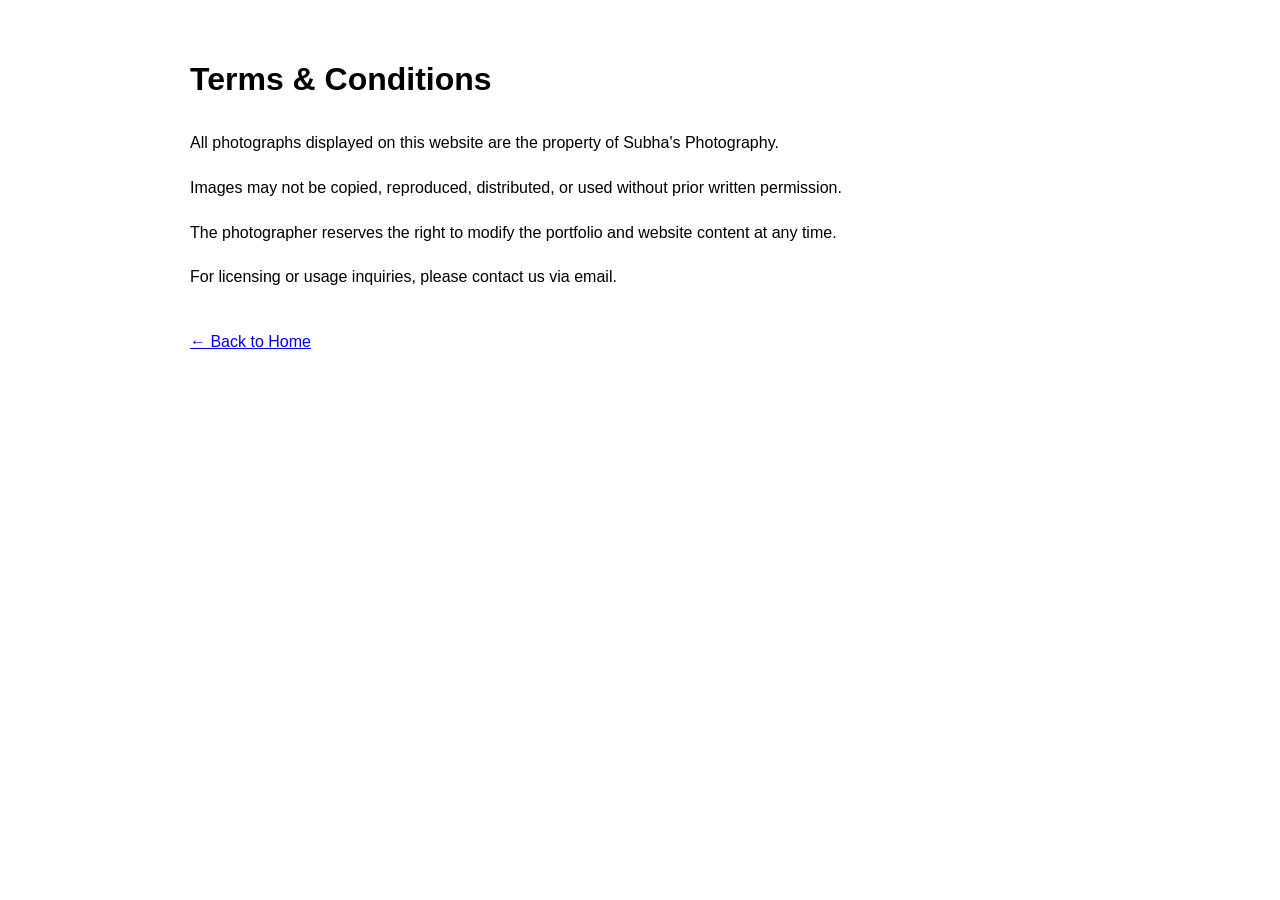
==== terms.html @ d91ea0b5 "new" ====
<!DOCTYPE html>
<html lang="en">
<head>
<meta charset="UTF-8">
<meta name="viewport" content="width=device-width, initial-scale=1.0">
<title>Terms & Conditions</title>

<style>

body{
    font-family:Arial,sans-serif;
    max-width:900px;
    margin:auto;
    padding:30px;
    line-height:1.8;
}

h1{
    margin-bottom:20px;
}

a{
    display:inline-block;
    margin-top:20px;
}

</style>

</head>
<body>

<h1>Terms & Conditions</h1>

<p>
All photographs displayed on this website are the property of
Subha's Photography.
</p>

<p>
Images may not be copied, reproduced, distributed, or used
without prior written permission.
</p>

<p>
The photographer reserves the right to modify the portfolio
and website content at any time.
</p>

<p>
For licensing or usage inquiries, please contact us via email.
</p>

<a href="index.html">← Back to Home</a>

</body>
</html>
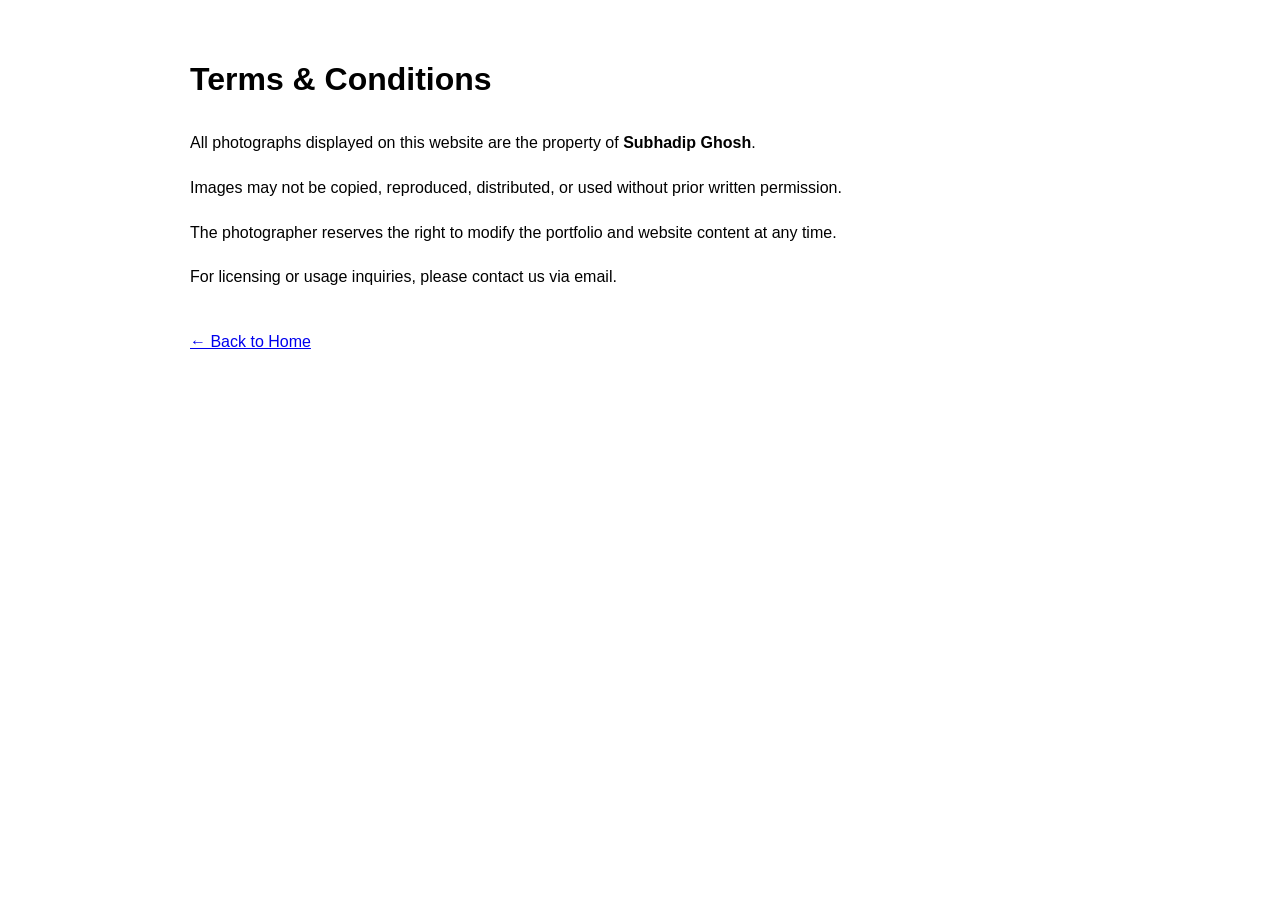
==== commit fbff9421: "Update terms.html" ====
--- a/terms.html
+++ b/terms.html
@@ -33,7 +33,7 @@
 
 <p>
 All photographs displayed on this website are the property of
-Subha's Photography.
+<b>Subhadip Ghosh</b>.
 </p>
 
 <p>
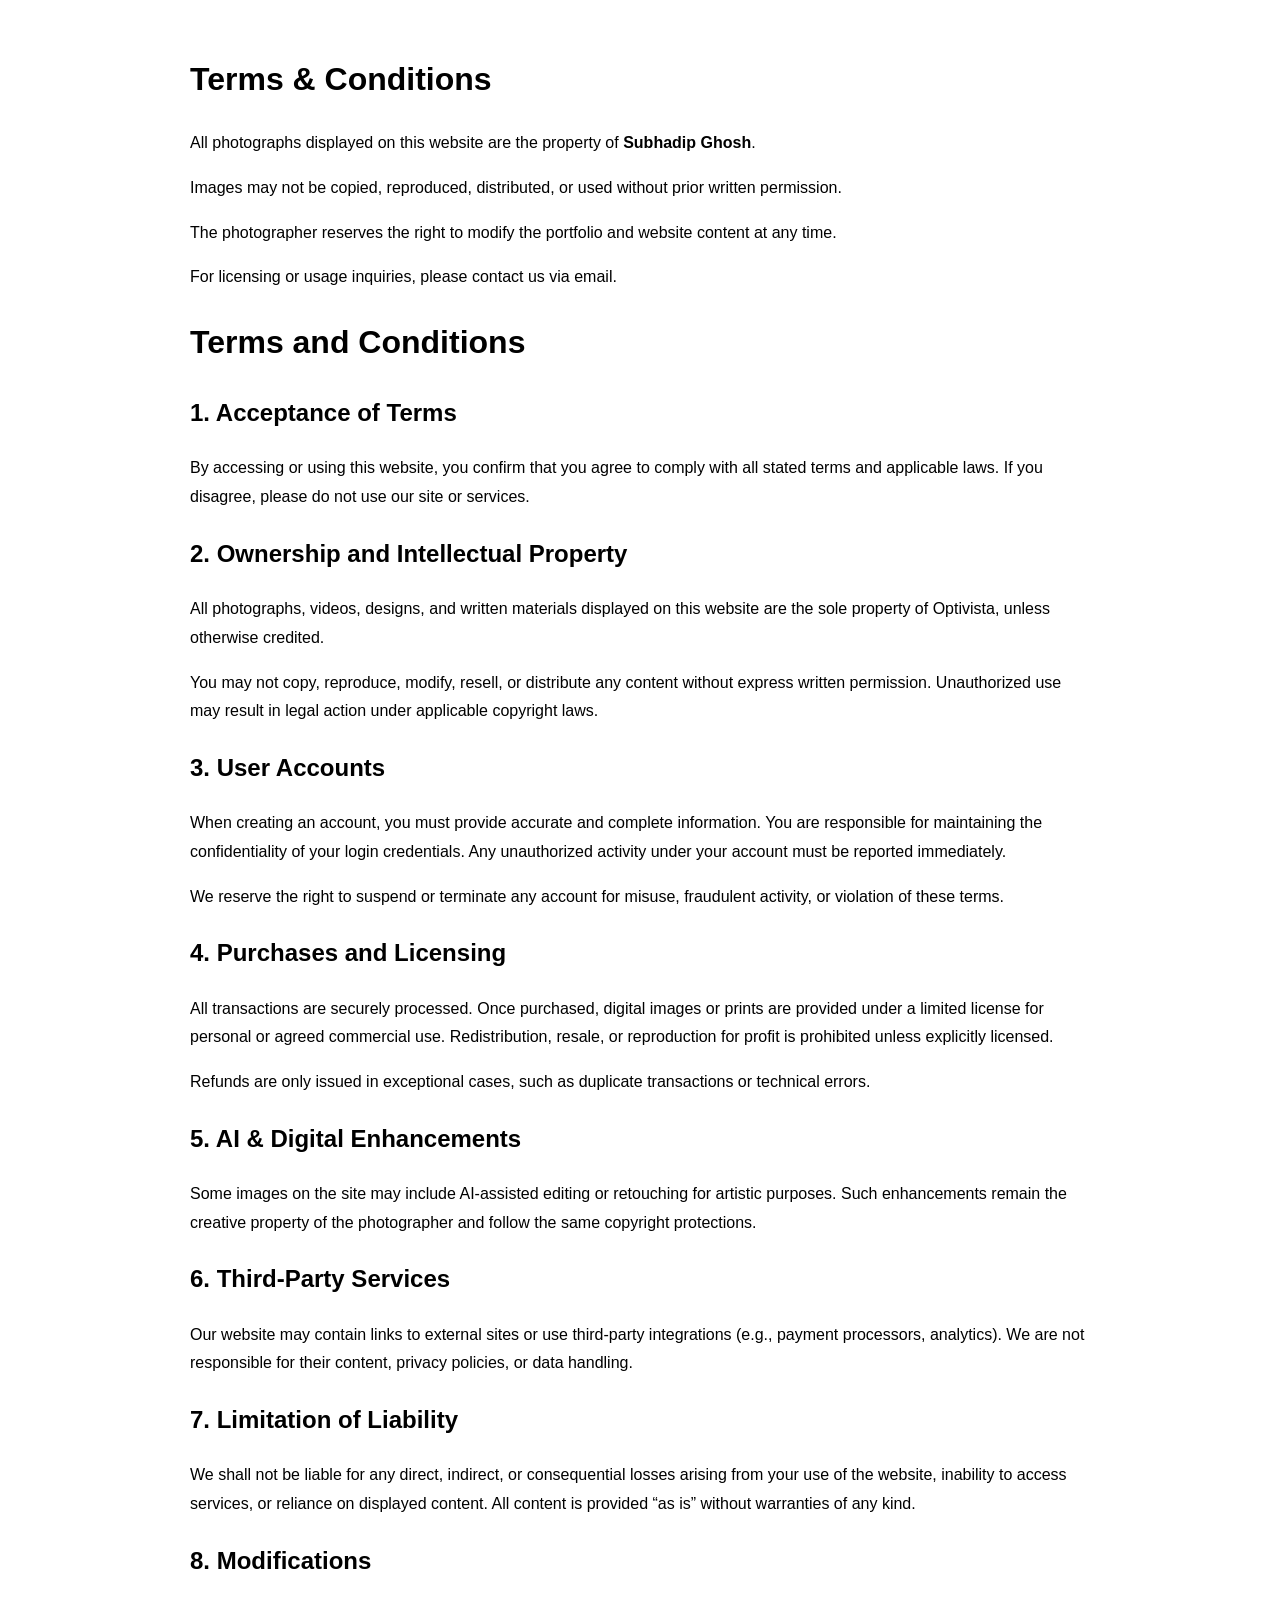
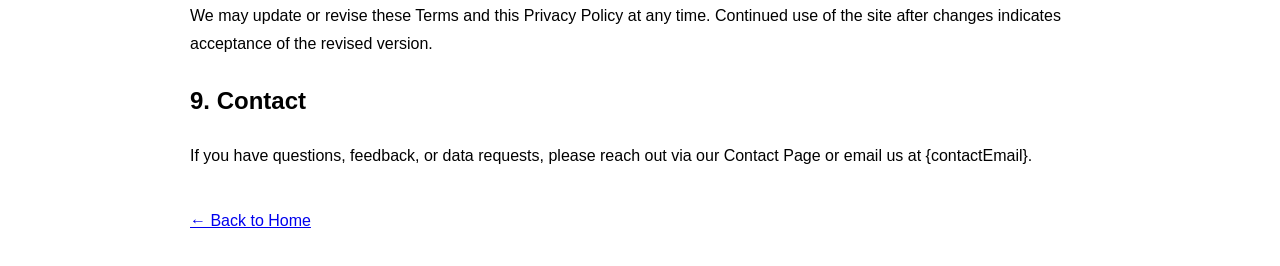
==== commit a838b5cb: "Update terms.html" ====
--- a/terms.html
+++ b/terms.html
@@ -50,6 +50,89 @@
 For licensing or usage inquiries, please contact us via email.
 </p>
 
+
+
+
+    <div className="container mx-auto px-4 py-8 sm:py-16">
+      <div className="max-w-3xl mx-auto">
+        <h1 className="text-4xl md:text-5xl font-headline font-bold mb-8">Terms and Conditions</h1>
+
+        <div className="prose dark:prose-invert max-w-none space-y-6">
+          <div>
+            <h2 className="text-2xl font-semibold font-headline">1. Acceptance of Terms</h2>
+            <p>
+              By accessing or using this website, you confirm that you agree to comply with all stated terms and applicable laws. If you disagree, please do not use our site or services.
+            </p>
+          </div>
+
+          <div>
+            <h2 className="text-2xl font-semibold font-headline">2. Ownership and Intellectual Property</h2>
+            <p>
+              All photographs, videos, designs, and written materials displayed on this website are the sole property of Optivista, unless otherwise credited.
+            </p>
+            <p>
+              You may not copy, reproduce, modify, resell, or distribute any content without express written permission. Unauthorized use may result in legal action under applicable copyright laws.
+            </p>
+          </div>
+
+          <div>
+            <h2 className="text-2xl font-semibold font-headline">3. User Accounts</h2>
+            <p>
+              When creating an account, you must provide accurate and complete information. You are responsible for maintaining the confidentiality of your login credentials. Any unauthorized activity under your account must be reported immediately.
+            </p>
+            <p>
+              We reserve the right to suspend or terminate any account for misuse, fraudulent activity, or violation of these terms.
+            </p>
+          </div>
+
+          <div>
+            <h2 className="text-2xl font-semibold font-headline">4. Purchases and Licensing</h2>
+            <p>
+              All transactions are securely processed. Once purchased, digital images or prints are provided under a limited license for personal or agreed commercial use. Redistribution, resale, or reproduction for profit is prohibited unless explicitly licensed.
+            </p>
+            <p>
+              Refunds are only issued in exceptional cases, such as duplicate transactions or technical errors.
+            </p>
+          </div>
+
+          <div>
+            <h2 className="text-2xl font-semibold font-headline">5. AI & Digital Enhancements</h2>
+            <p>
+              Some images on the site may include AI-assisted editing or retouching for artistic purposes. Such enhancements remain the creative property of the photographer and follow the same copyright protections.
+            </p>
+          </div>
+
+          <div>
+            <h2 className="text-2xl font-semibold font-headline">6. Third-Party Services</h2>
+            <p>
+              Our website may contain links to external sites or use third-party integrations (e.g., payment processors, analytics). We are not responsible for their content, privacy policies, or data handling.
+            </p>
+          </div>
+
+          <div>
+            <h2 className="text-2xl font-semibold font-headline">7. Limitation of Liability</h2>
+            <p>
+              We shall not be liable for any direct, indirect, or consequential losses arising from your use of the website, inability to access services, or reliance on displayed content. All content is provided “as is” without warranties of any kind.
+            </p>
+          </div>
+
+          <div>
+            <h2 className="text-2xl font-semibold font-headline">8. Modifications</h2>
+            <p>
+              We may update or revise these Terms and this Privacy Policy at any time. Continued use of the site after changes indicates acceptance of the revised version.
+            </p>
+          </div>
+
+          <div>
+            <h2 className="text-2xl font-semibold font-headline">9. Contact</h2>
+            <p>
+              If you have questions, feedback, or data requests, please reach out via our Contact Page or email us at {contactEmail}.
+            </p>
+          </div>
+        </div>
+      </div>
+    </div>
+
 <a href="index.html">← Back to Home</a>
 
 </body>
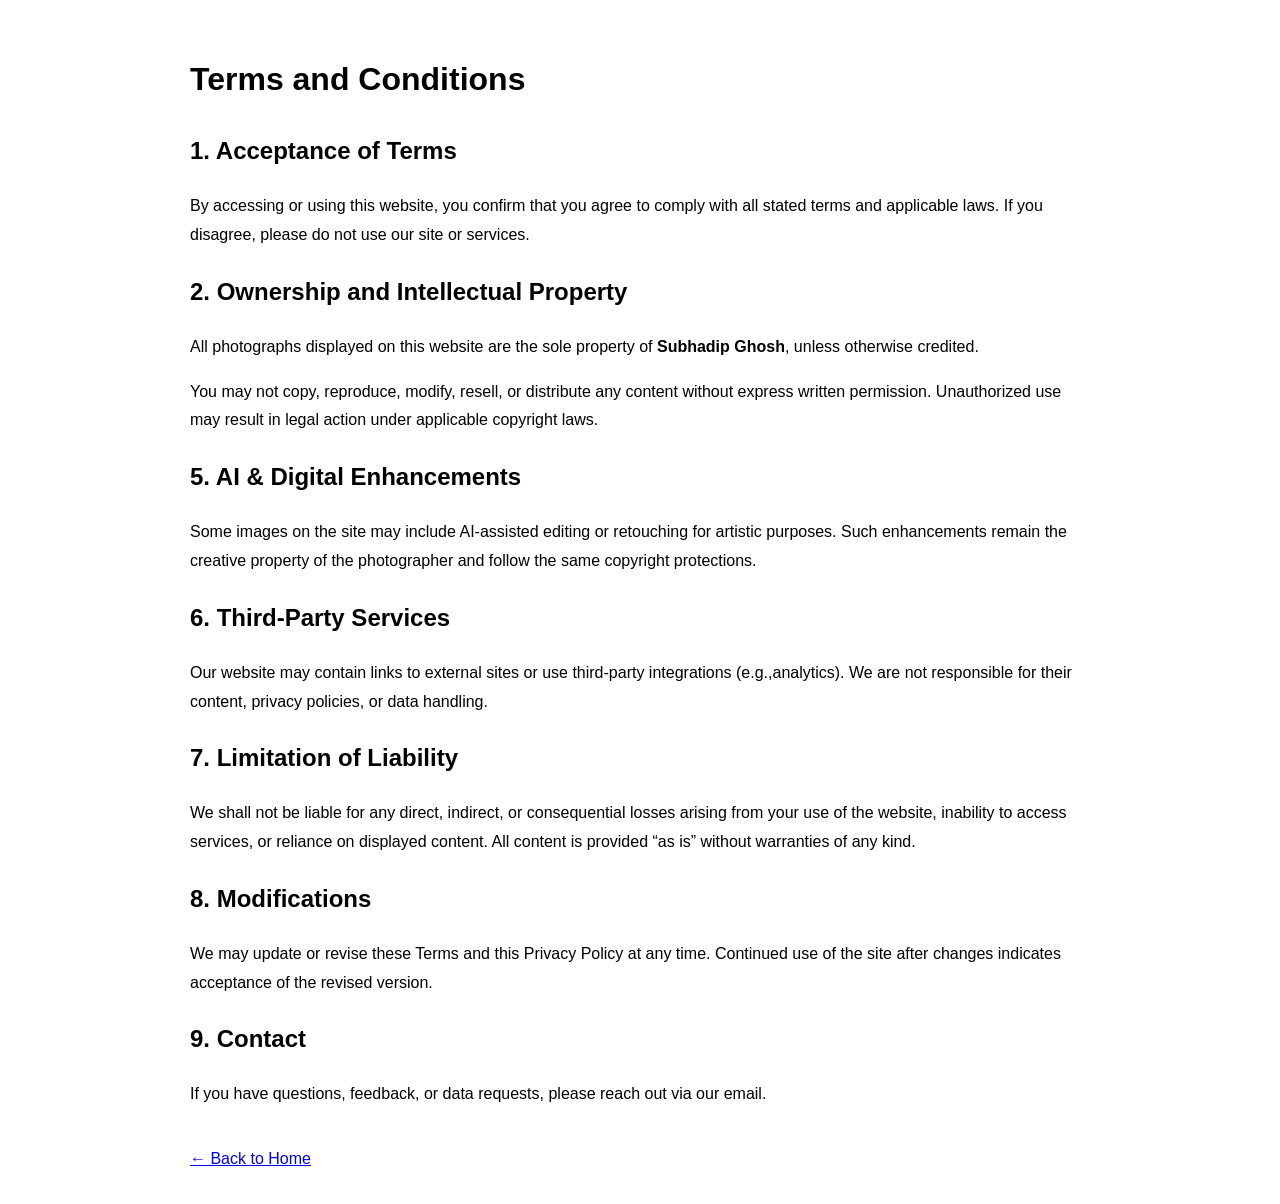
==== commit b97994a1: "Update terms.html" ====
--- a/terms.html
+++ b/terms.html
@@ -29,30 +29,6 @@
 </head>
 <body>
 
-<h1>Terms & Conditions</h1>
-
-<p>
-All photographs displayed on this website are the property of
-<b>Subhadip Ghosh</b>.
-</p>
-
-<p>
-Images may not be copied, reproduced, distributed, or used
-without prior written permission.
-</p>
-
-<p>
-The photographer reserves the right to modify the portfolio
-and website content at any time.
-</p>
-
-<p>
-For licensing or usage inquiries, please contact us via email.
-</p>
-
-
-
-
     <div className="container mx-auto px-4 py-8 sm:py-16">
       <div className="max-w-3xl mx-auto">
         <h1 className="text-4xl md:text-5xl font-headline font-bold mb-8">Terms and Conditions</h1>
@@ -68,30 +44,10 @@
           <div>
             <h2 className="text-2xl font-semibold font-headline">2. Ownership and Intellectual Property</h2>
             <p>
-              All photographs, videos, designs, and written materials displayed on this website are the sole property of Optivista, unless otherwise credited.
+              All photographs displayed on this website are the sole property of <b>Subhadip Ghosh</b>, unless otherwise credited.
             </p>
             <p>
               You may not copy, reproduce, modify, resell, or distribute any content without express written permission. Unauthorized use may result in legal action under applicable copyright laws.
-            </p>
-          </div>
-
-          <div>
-            <h2 className="text-2xl font-semibold font-headline">3. User Accounts</h2>
-            <p>
-              When creating an account, you must provide accurate and complete information. You are responsible for maintaining the confidentiality of your login credentials. Any unauthorized activity under your account must be reported immediately.
-            </p>
-            <p>
-              We reserve the right to suspend or terminate any account for misuse, fraudulent activity, or violation of these terms.
-            </p>
-          </div>
-
-          <div>
-            <h2 className="text-2xl font-semibold font-headline">4. Purchases and Licensing</h2>
-            <p>
-              All transactions are securely processed. Once purchased, digital images or prints are provided under a limited license for personal or agreed commercial use. Redistribution, resale, or reproduction for profit is prohibited unless explicitly licensed.
-            </p>
-            <p>
-              Refunds are only issued in exceptional cases, such as duplicate transactions or technical errors.
             </p>
           </div>
 
@@ -105,7 +61,7 @@
           <div>
             <h2 className="text-2xl font-semibold font-headline">6. Third-Party Services</h2>
             <p>
-              Our website may contain links to external sites or use third-party integrations (e.g., payment processors, analytics). We are not responsible for their content, privacy policies, or data handling.
+              Our website may contain links to external sites or use third-party integrations (e.g.,analytics). We are not responsible for their content, privacy policies, or data handling.
             </p>
           </div>
 
@@ -126,7 +82,7 @@
           <div>
             <h2 className="text-2xl font-semibold font-headline">9. Contact</h2>
             <p>
-              If you have questions, feedback, or data requests, please reach out via our Contact Page or email us at {contactEmail}.
+              If you have questions, feedback, or data requests, please reach out via our email.
             </p>
           </div>
         </div>
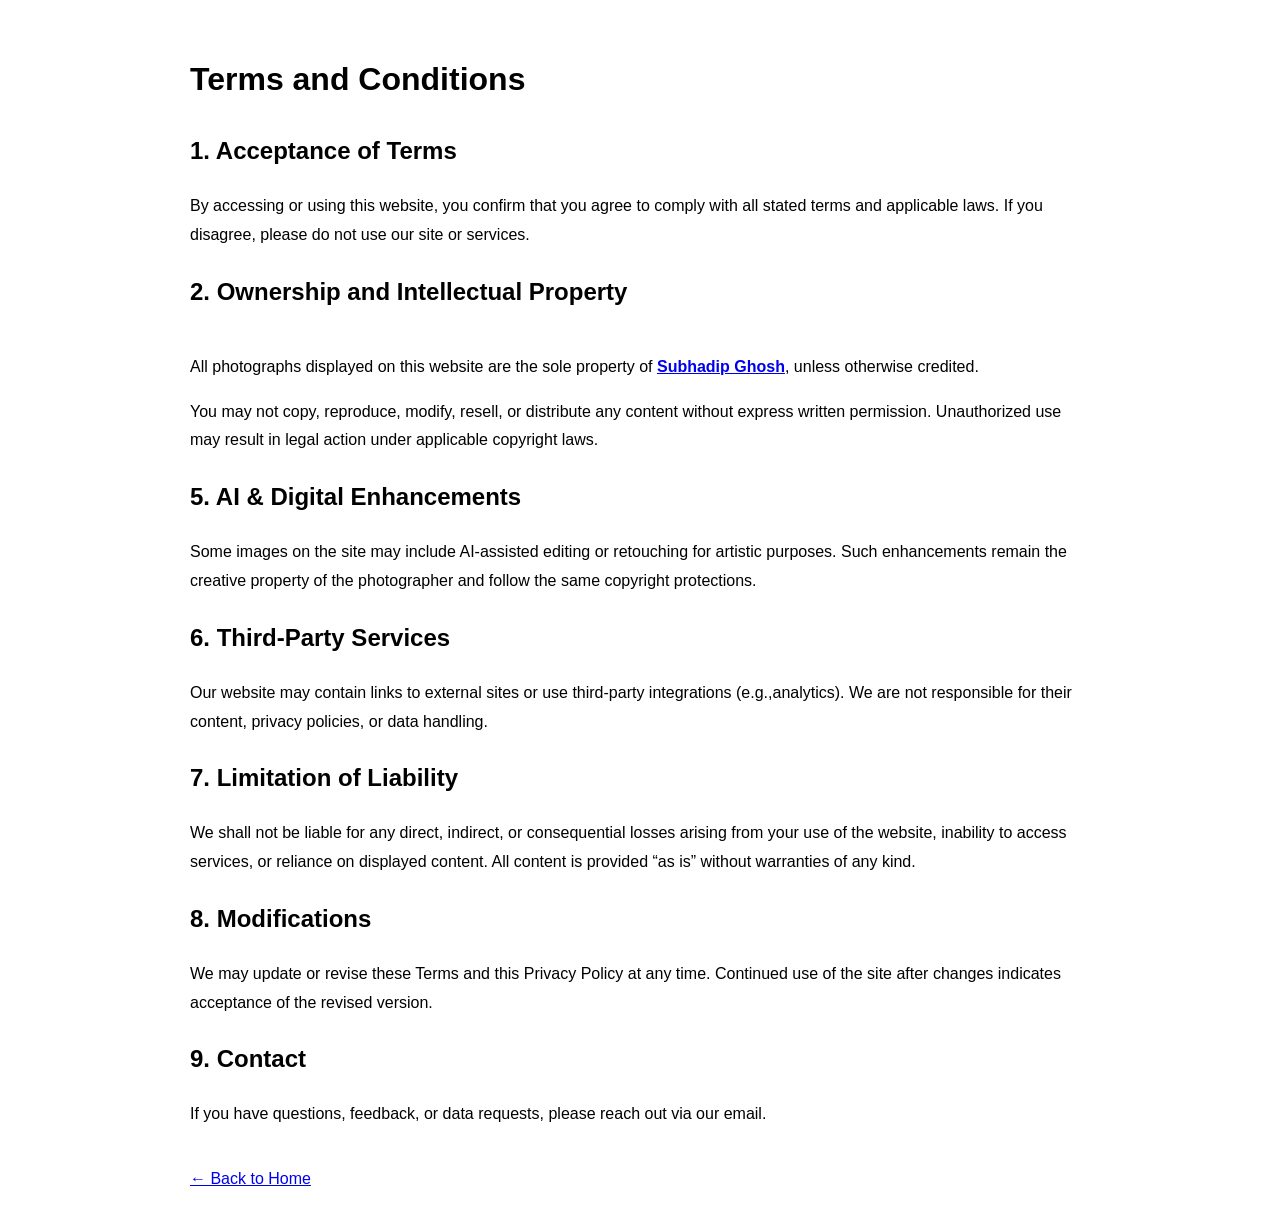
==== commit bc422395: "Update terms.html" ====
--- a/terms.html
+++ b/terms.html
@@ -44,7 +44,12 @@
           <div>
             <h2 className="text-2xl font-semibold font-headline">2. Ownership and Intellectual Property</h2>
             <p>
-              All photographs displayed on this website are the sole property of <b>Subhadip Ghosh</b>, unless otherwise credited.
+              All photographs displayed on this website are the sole property of         <a
+            href="https://www.instagram.com/subhadotcom/"
+            class="btn"
+            id="contact"
+        >
+          <b>Subhadip Ghosh</b> </a>, unless otherwise credited.
             </p>
             <p>
               You may not copy, reproduce, modify, resell, or distribute any content without express written permission. Unauthorized use may result in legal action under applicable copyright laws.
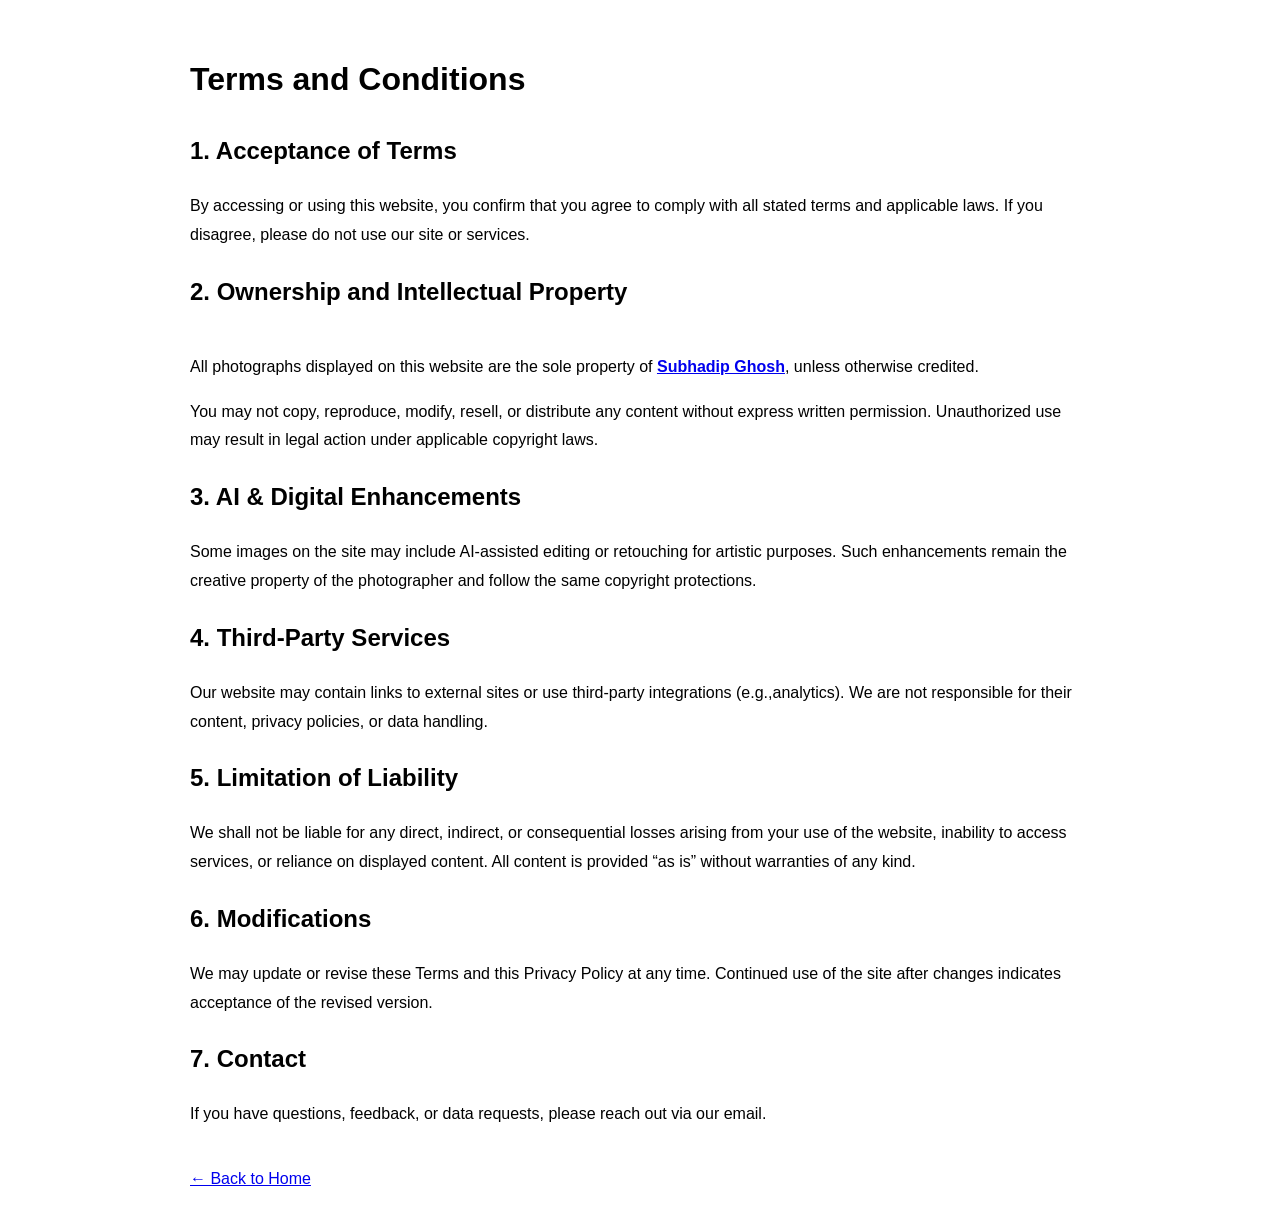
==== commit eecd466f: "Update terms.html" ====
--- a/terms.html
+++ b/terms.html
@@ -44,8 +44,7 @@
           <div>
             <h2 className="text-2xl font-semibold font-headline">2. Ownership and Intellectual Property</h2>
             <p>
-              All photographs displayed on this website are the sole property of         <a
-            href="https://www.instagram.com/subhadotcom/"
+              All photographs displayed on this website are the sole property of <a href="https://www.instagram.com/subhadotcom/"
             class="btn"
             id="contact"
         >
@@ -57,35 +56,35 @@
           </div>
 
           <div>
-            <h2 className="text-2xl font-semibold font-headline">5. AI & Digital Enhancements</h2>
+            <h2 className="text-2xl font-semibold font-headline">3. AI & Digital Enhancements</h2>
             <p>
               Some images on the site may include AI-assisted editing or retouching for artistic purposes. Such enhancements remain the creative property of the photographer and follow the same copyright protections.
             </p>
           </div>
 
           <div>
-            <h2 className="text-2xl font-semibold font-headline">6. Third-Party Services</h2>
+            <h2 className="text-2xl font-semibold font-headline">4. Third-Party Services</h2>
             <p>
               Our website may contain links to external sites or use third-party integrations (e.g.,analytics). We are not responsible for their content, privacy policies, or data handling.
             </p>
           </div>
 
           <div>
-            <h2 className="text-2xl font-semibold font-headline">7. Limitation of Liability</h2>
+            <h2 className="text-2xl font-semibold font-headline">5. Limitation of Liability</h2>
             <p>
               We shall not be liable for any direct, indirect, or consequential losses arising from your use of the website, inability to access services, or reliance on displayed content. All content is provided “as is” without warranties of any kind.
             </p>
           </div>
 
           <div>
-            <h2 className="text-2xl font-semibold font-headline">8. Modifications</h2>
+            <h2 className="text-2xl font-semibold font-headline">6. Modifications</h2>
             <p>
               We may update or revise these Terms and this Privacy Policy at any time. Continued use of the site after changes indicates acceptance of the revised version.
             </p>
           </div>
 
           <div>
-            <h2 className="text-2xl font-semibold font-headline">9. Contact</h2>
+            <h2 className="text-2xl font-semibold font-headline">7. Contact</h2>
             <p>
               If you have questions, feedback, or data requests, please reach out via our email.
             </p>
